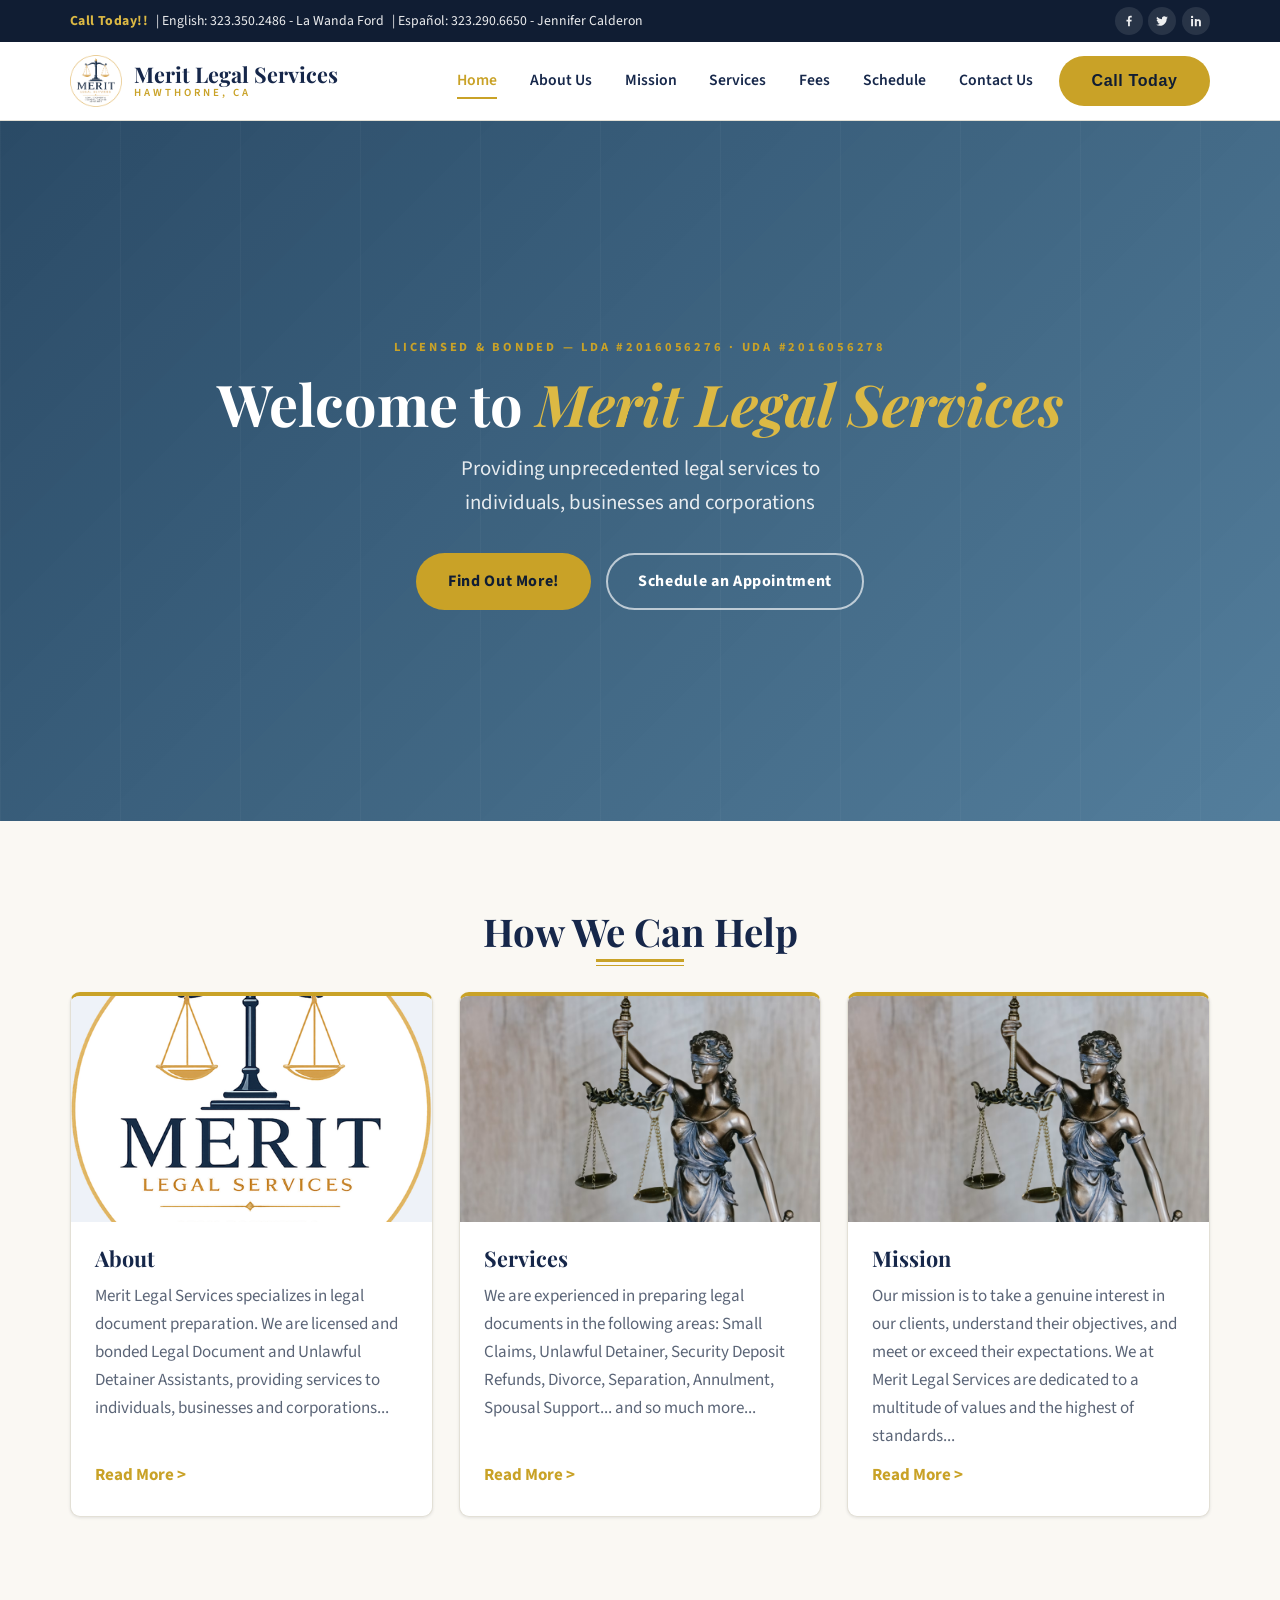
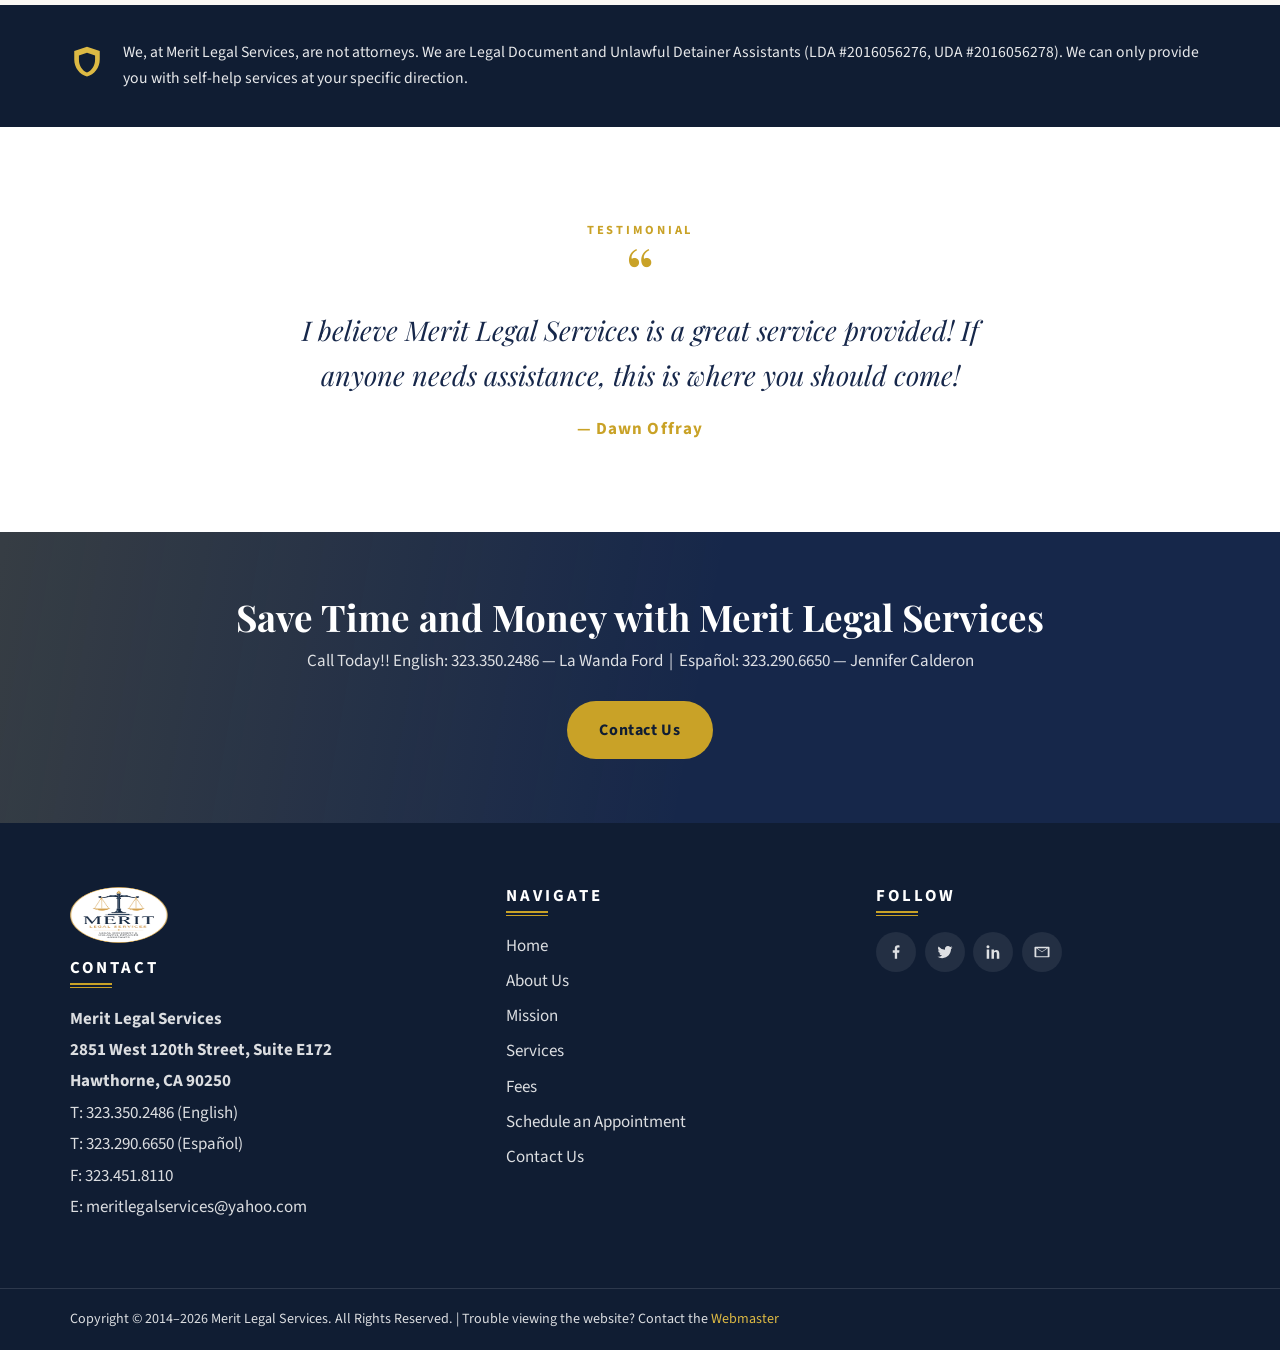
==== index.html @ 468475e6 "Add files via upload" ====
<!DOCTYPE html>
<html lang="en">
<head>
  <meta charset="UTF-8">
  <meta name="viewport" content="width=device-width, initial-scale=1.0">
  <title>Merit Legal Services | Legal Document Preparation in Hawthorne, CA</title>
  <meta name="description" content="Licensed and bonded Legal Document and Unlawful Detainer Assistants in Hawthorne, CA. Affordable legal document preparation for individuals, businesses and corporations. Call 323.350.2486.">
  <link rel="canonical" href="https://www.meritlegalservices.com/">
  <meta name="theme-color" content="#16274a">

  <!-- Open Graph / social sharing -->
  <meta property="og:type" content="website">
  <meta property="og:site_name" content="Merit Legal Services">
  <meta property="og:title" content="Merit Legal Services | Legal Document Preparation in Hawthorne, CA">
  <meta property="og:description" content="Licensed and bonded Legal Document and Unlawful Detainer Assistants in Hawthorne, CA. Affordable legal document preparation for individuals, businesses and corporations. Call 323.350.2486.">
  <meta property="og:url" content="https://www.meritlegalservices.com/">
  <meta property="og:image" content="https://www.meritlegalservices.com/assets/images/logo.png">
  <meta name="twitter:card" content="summary">
  <meta name="twitter:title" content="Merit Legal Services | Legal Document Preparation in Hawthorne, CA">
  <meta name="twitter:description" content="Licensed and bonded Legal Document and Unlawful Detainer Assistants in Hawthorne, CA. Affordable legal document preparation for individuals, businesses and corporations. Call 323.350.2486.">
  <meta name="twitter:image" content="https://www.meritlegalservices.com/assets/images/logo.png">

  <!-- Icons -->
  <link rel="icon" type="image/png" href="assets/images/favicon.png">
  <link rel="apple-touch-icon" href="assets/images/apple-touch-icon.png">

  <!-- Fonts & styles -->
  <link rel="preconnect" href="https://fonts.googleapis.com">
  <link rel="preconnect" href="https://fonts.gstatic.com" crossorigin>
  <link href="https://fonts.googleapis.com/css2?family=Playfair+Display:ital,wght@0,600;0,700;1,600&amp;family=Source+Sans+3:wght@400;600;700&amp;display=swap" rel="stylesheet">
  <link rel="stylesheet" href="css/style.css">
  <!-- Structured data: Google rich results (LegalService) -->
  <script type="application/ld+json">
  {
    "@context": "https://schema.org",
    "@type": "LegalService",
    "name": "Merit Legal Services",
    "description": "Licensed and bonded Legal Document and Unlawful Detainer Assistants (LDA #2016056276, UDA #2016056278) providing legal document preparation in Hawthorne, CA.",
    "url": "https://www.meritlegalservices.com/",
    "logo": "https://www.meritlegalservices.com/assets/images/logo.png",
    "image": "https://www.meritlegalservices.com/assets/images/coverimage.avif",
    "email": "meritlegalservices@yahoo.com",
    "telephone": "+1-323-350-2486",
    "faxNumber": "+1-323-451-8110",
    "address": {
      "@type": "PostalAddress",
      "streetAddress": "2851 West 120th Street, Suite E172",
      "addressLocality": "Hawthorne",
      "addressRegion": "CA",
      "postalCode": "90250",
      "addressCountry": "US"
    },
    "geo": {
      "@type": "GeoCoordinates",
      "latitude": 33.9243,
      "longitude": -118.3286
    },
    "founder": {
      "@type": "Person",
      "name": "La Wanda Ford"
    },
    "foundingDate": "2014",
    "areaServed": "Greater Los Angeles, CA",
    "knowsLanguage": ["en", "es"],
    "sameAs": [
      "https://www.facebook.com/meritlegalservices",
      "https://twitter.com/MeritLegalServ",
      "https://www.linkedin.com/pub/merit-legal-services-inc/91/42/250"
    ]
  }
  </script>
</head>
<body>
  <a class="skip-link" href="#main">Skip to main content</a>

  <!-- ======= Top bar ======= -->
  <div class="topbar">
    <div class="container">
      <div class="topbar-call">
        <strong>Call Today!!</strong>
        <span>| English: <a href="tel:+13233502486">323.350.2486</a> - La Wanda Ford</span>
        <span>| Espa&ntilde;ol: <a href="tel:+13232906650">323.290.6650</a> - Jennifer Calderon</span>
      </div>
      <div class="topbar-social">
        <a href="https://www.facebook.com/meritlegalservices" target="_blank" rel="noopener" aria-label="Facebook">
          <svg viewBox="0 0 24 24" aria-hidden="true"><path d="M13.5 21v-8h2.7l.4-3.2h-3.1V7.7c0-.9.3-1.6 1.7-1.6h1.5V3.2c-.3 0-1.2-.2-2.3-.2-2.4 0-4 1.4-4 4.1v2.7H7.7V13h2.7v8h3.1z"/></svg>
        </a>
        <a href="https://twitter.com/MeritLegalServ" target="_blank" rel="noopener" aria-label="Twitter">
          <svg viewBox="0 0 24 24" aria-hidden="true"><path d="M22 5.9c-.7.3-1.5.6-2.3.7.8-.5 1.5-1.3 1.8-2.3-.8.5-1.7.8-2.6 1a4.1 4.1 0 0 0-7 3.7A11.6 11.6 0 0 1 3.4 4.7a4.1 4.1 0 0 0 1.3 5.5c-.7 0-1.3-.2-1.9-.5v.1c0 2 1.4 3.6 3.3 4a4.1 4.1 0 0 1-1.8.1 4.1 4.1 0 0 0 3.8 2.8A8.2 8.2 0 0 1 2 18.4a11.6 11.6 0 0 0 6.3 1.8c7.5 0 11.7-6.3 11.7-11.7v-.5c.8-.6 1.5-1.3 2-2.1z"/></svg>
        </a>
        <a href="https://www.linkedin.com/pub/merit-legal-services-inc/91/42/250" target="_blank" rel="noopener" aria-label="LinkedIn">
          <svg viewBox="0 0 24 24" aria-hidden="true"><path d="M6.9 8.6H3.6V21h3.3V8.6zM5.3 3a2 2 0 1 0 0 4 2 2 0 0 0 0-4zM20.4 13.9c0-3.2-1.7-4.7-4-4.7-1.8 0-2.7 1-3.1 1.7V8.6H10V21h3.3v-6.5c0-1.5.7-2.4 2-2.4 1.2 0 1.8.8 1.8 2.4V21h3.3v-7.1z"/></svg>
        </a>
      </div>
    </div>
  </div>
  <!-- ======= Header / Nav ======= -->
  <header class="site-header">
    <div class="container nav-wrap">
      <a class="brand" href="index.html">
        <img src="assets/images/logo.png" alt="Merit Legal Services logo" width="49" height="50">
        <span class="brand-name">Merit Legal Services<span>Hawthorne, CA</span></span>
      </a>
      <button class="nav-toggle" aria-expanded="false" aria-controls="site-nav" aria-label="Open menu">
        <span class="bar"></span><span class="bar"></span><span class="bar"></span>
      </button>
      <nav class="main-nav" id="site-nav" aria-label="Main navigation">
        <ul>
          <li><a href="index.html" class="active" aria-current="page">Home</a></li>
          <li><a href="about-us.html">About Us</a></li>
          <li><a href="mission.html">Mission</a></li>
          <li><a href="services.html">Services</a></li>
          <li><a href="merit-legal-services.html">Fees</a></li>
          <li><a href="schedule.html">Schedule</a></li>
          <li><a href="contact-us.html">Contact Us</a></li>
          <li><button class="btn btn-gold nav-cta" data-open-modal="welcome-modal" type="button">Call Today</button></li>
        </ul>
      </nav>
    </div>
    <div class="nav-scrim" aria-hidden="true"></div>
  </header>

  <main id="main">
    <!-- ======= Hero ======= -->
    <section class="hero">
      <div class="container hero-inner">
        <p class="eyebrow reveal">Licensed &amp; Bonded &mdash; LDA #2016056276 &middot; UDA #2016056278</p>
        <h1 class="reveal">Welcome to <em>Merit Legal Services</em></h1>
        <p class="lead reveal">Providing unprecedented legal services to individuals, businesses and corporations</p>
        <div class="hero-actions reveal">
          <a class="btn btn-gold" href="about-us.html">Find Out More!</a>
          <a class="btn btn-outline" href="schedule.html">Schedule an Appointment</a>
        </div>
      </div>
    </section>

    <!-- ======= Feature cards ======= -->
    <section class="section">
      <div class="container">
        <h2 class="section-title centered reveal">How We Can Help</h2>
        <div class="card-grid">
          <article class="card reveal">
            <div class="card-media">
              <img src="assets/images/logo.png" alt="About Merit Legal Services" loading="lazy">
            </div>
            <div class="card-body">
              <h3>About</h3>
              <p>Merit Legal Services specializes in legal document preparation. We are licensed and bonded Legal Document and Unlawful Detainer Assistants, providing services to individuals, businesses and corporations...</p>
              <a class="card-link" href="about-us.html">Read More &gt;</a>
            </div>
          </article>
          <article class="card reveal">
            <div class="card-media">
              <img src="assets/images/coverimage.avif" alt="Our legal document services" loading="lazy">
            </div>
            <div class="card-body">
              <h3>Services</h3>
              <p>We are experienced in preparing legal documents in the following areas: Small Claims, Unlawful Detainer, Security Deposit Refunds, Divorce, Separation, Annulment, Spousal Support... and so much more...</p>
              <a class="card-link" href="services.html">Read More &gt;</a>
            </div>
          </article>
          <article class="card reveal">
            <div class="card-media">
              <img src="assets/images/coverimage.avif" alt="Our mission" loading="lazy">
            </div>
            <div class="card-body">
              <h3>Mission</h3>
              <p>Our mission is to take a genuine interest in our clients, understand their objectives, and meet or exceed their expectations. We at Merit Legal Services are dedicated to a multitude of values and the highest of standards...</p>
              <a class="card-link" href="mission.html">Read More &gt;</a>
            </div>
          </article>
        </div>
      </div>
    </section>

    <!-- ======= Disclaimer band ======= -->
    <section class="disclaimer">
      <div class="container reveal">
        <svg viewBox="0 0 24 24" aria-hidden="true"><path d="M12 2 3 5v6c0 5.6 3.8 10.7 9 12 5.2-1.3 9-6.4 9-12V5l-9-3zm0 4.2 5.7 1.9v3c0 4.1-2.5 7.9-5.7 9.1-3.2-1.2-5.7-5-5.7-9.1v-3L12 6.2z"/></svg>
        <p>We, at Merit Legal Services, are not attorneys. We are Legal Document and Unlawful Detainer Assistants (LDA #2016056276, UDA #2016056278). We can only provide you with self-help services at your specific direction.</p>
      </div>
    </section>

    <section class="section white">
      <div class="container">
        <div class="testimonial reveal">
          <span class="eyebrow">Testimonial</span>
          <span class="quote-mark" aria-hidden="true">&ldquo;</span>
          <blockquote>I believe Merit Legal Services is a great service provided! If anyone needs assistance, this is where you should come!</blockquote>
          <cite>&mdash; Dawn Offray</cite>
        </div>
      </div>
    </section>

    <section class="cta-band">
      <div class="container reveal">
        <h2>Save Time and Money with Merit Legal Services</h2>
        <p>Call Today!! English: 323.350.2486 &mdash; La Wanda Ford &nbsp;|&nbsp; Espa&ntilde;ol: 323.290.6650 &mdash; Jennifer Calderon</p>
        <a class="btn btn-gold" href="contact-us.html">Contact Us</a>
      </div>
    </section>
  </main>

  <!-- ======= Footer ======= -->
  <footer class="site-footer">
    <div class="container footer-main">
      <div class="footer-brand">
        <img src="assets/images/logo.png" alt="Merit Legal Services logo" loading="lazy" width="98" height="100">
        <h3>Contact</h3>
        <address>
          <strong>Merit Legal Services<br>
          2851 West 120th Street, Suite E172<br>
          Hawthorne, CA 90250</strong><br>
          T: <a href="tel:+13233502486">323.350.2486</a> (English)<br>
          T: <a href="tel:+13232906650">323.290.6650</a> (Espa&ntilde;ol)<br>
          F: 323.451.8110<br>
          E: <a href="mailto:meritlegalservices@yahoo.com">meritlegalservices@yahoo.com</a>
        </address>
      </div>
      <div class="footer-nav">
        <h3>Navigate</h3>
        <ul>
          <li><a href="index.html">Home</a></li>
          <li><a href="about-us.html">About Us</a></li>
          <li><a href="mission.html">Mission</a></li>
          <li><a href="services.html">Services</a></li>
          <li><a href="merit-legal-services.html">Fees</a></li>
          <li><a href="schedule.html">Schedule an Appointment</a></li>
          <li><a href="contact-us.html">Contact Us</a></li>
        </ul>
      </div>
      <div>
        <h3>Follow</h3>
        <div class="footer-social">
          <a href="https://www.facebook.com/meritlegalservices" target="_blank" rel="noopener" aria-label="Facebook">
            <svg viewBox="0 0 24 24" aria-hidden="true"><path d="M13.5 21v-8h2.7l.4-3.2h-3.1V7.7c0-.9.3-1.6 1.7-1.6h1.5V3.2c-.3 0-1.2-.2-2.3-.2-2.4 0-4 1.4-4 4.1v2.7H7.7V13h2.7v8h3.1z"/></svg>
          </a>
          <a href="https://twitter.com/MeritLegalServ" target="_blank" rel="noopener" aria-label="Twitter">
            <svg viewBox="0 0 24 24" aria-hidden="true"><path d="M22 5.9c-.7.3-1.5.6-2.3.7.8-.5 1.5-1.3 1.8-2.3-.8.5-1.7.8-2.6 1a4.1 4.1 0 0 0-7 3.7A11.6 11.6 0 0 1 3.4 4.7a4.1 4.1 0 0 0 1.3 5.5c-.7 0-1.3-.2-1.9-.5v.1c0 2 1.4 3.6 3.3 4a4.1 4.1 0 0 1-1.8.1 4.1 4.1 0 0 0 3.8 2.8A8.2 8.2 0 0 1 2 18.4a11.6 11.6 0 0 0 6.3 1.8c7.5 0 11.7-6.3 11.7-11.7v-.5c.8-.6 1.5-1.3 2-2.1z"/></svg>
          </a>
          <a href="https://www.linkedin.com/pub/merit-legal-services-inc/91/42/250" target="_blank" rel="noopener" aria-label="LinkedIn">
            <svg viewBox="0 0 24 24" aria-hidden="true"><path d="M6.9 8.6H3.6V21h3.3V8.6zM5.3 3a2 2 0 1 0 0 4 2 2 0 0 0 0-4zM20.4 13.9c0-3.2-1.7-4.7-4-4.7-1.8 0-2.7 1-3.1 1.7V8.6H10V21h3.3v-6.5c0-1.5.7-2.4 2-2.4 1.2 0 1.8.8 1.8 2.4V21h3.3v-7.1z"/></svg>
          </a>
          <a href="mailto:meritlegalservices@yahoo.com" aria-label="Email">
            <svg viewBox="0 0 24 24" aria-hidden="true"><path d="M3 5h18a1 1 0 0 1 1 1v12a1 1 0 0 1-1 1H3a1 1 0 0 1-1-1V6a1 1 0 0 1 1-1zm9 7.3L4.4 7v10.6h15.2V7L12 12.3zM5.6 7l6.4 4.4L18.4 7H5.6z"/></svg>
          </a>
        </div>
      </div>
    </div>
    <div class="footer-bottom">
      <div class="container">
        <p>Copyright &copy; 2014&ndash;<span data-current-year>2026</span> Merit Legal Services. All Rights Reserved. |
           Trouble viewing the website? Contact the <a href="mailto:meritlegalservices.webmaster@gmail.com">Webmaster</a></p>
      </div>
    </div>
  </footer>
  <!-- ======= Call Today pop-up ======= -->
  <div class="modal-overlay" id="welcome-modal" role="dialog" aria-modal="true" aria-labelledby="welcome-title" aria-hidden="true">
    <div class="modal">
      <button class="modal-close" data-close-modal type="button" aria-label="Close">&times;</button>
      <span class="eyebrow">Call Today!!</span>
      <h2 id="welcome-title">Speak With Us Now</h2>
      <p>Providing unprecedented legal services to individuals, businesses and corporations.</p>
      <ul class="modal-phones">
        <li><a href="tel:+13233502486">323.350.2486</a><small>English &mdash; La Wanda Ford</small></li>
        <li><a href="tel:+13232906650">323.290.6650</a><small>Espa&ntilde;ol &mdash; Jennifer Calderon</small></li>
      </ul>
      <div class="modal-actions">
        <a class="btn btn-navy" href="schedule.html">Schedule an Appointment</a>
        <button class="btn btn-gold" data-close-modal type="button">Close</button>
      </div>
    </div>
  </div>
  <button class="back-to-top" type="button" aria-label="Back to top">&uarr;</button>

  <script src="js/script.js"></script>
</body>
</html>
---- css/style.css ----
/* ==========================================================================
   Merit Legal Services — Modern Responsive Stylesheet
   Palette lives in :root — adjust the variables below to fine-tune
   the brand colors in one place.
   ========================================================================== */

:root {
  /* Brand palette */
  --navy-900: #101d33;   /* darkest navy — footer, hero overlay */
  --navy-800: #16274a;   /* primary navy — header, headings */
  --navy-700: #1f3560;   /* hover navy */
  --gold-500: #c9a227;   /* brand gold — accents, buttons */
  --gold-400: #dcb944;   /* gold hover */
  --ivory:    #faf8f3;   /* page background */
  --white:    #ffffff;
  --ink:      #2e3646;   /* body text */
  --ink-soft: #5b6577;   /* secondary text */
  --line:     #e3e0d6;   /* hairline borders */
  --blue-tint:#eef2f8;   /* soft panel background */

  /* Type */
  --font-display: "Playfair Display", Georgia, "Times New Roman", serif;
  --font-body: "Source Sans 3", "Segoe UI", Tahoma, Arial, sans-serif;

  /* Layout */
  --container: 1140px;
  --radius: 10px;
  --shadow-sm: 0 1px 3px rgba(16, 29, 51, 0.10);
  --shadow-md: 0 10px 30px rgba(16, 29, 51, 0.12);
  --shadow-lg: 0 24px 60px rgba(16, 29, 51, 0.22);
  --topbar-h: 42px;
  --header-h: 78px;
}

/* ---------- Reset & base ---------- */
*, *::before, *::after { box-sizing: border-box; margin: 0; padding: 0; }

html { scroll-behavior: smooth; }

body {
  font-family: var(--font-body);
  font-size: 1.0625rem;
  line-height: 1.65;
  color: var(--ink);
  background: var(--ivory);
  -webkit-font-smoothing: antialiased;
}

img { max-width: 100%; display: block; }

a { color: var(--navy-800); text-decoration: none; transition: color .2s ease; }
a:hover { color: var(--gold-500); }

:focus-visible {
  outline: 3px solid var(--gold-500);
  outline-offset: 2px;
  border-radius: 3px;
}

.container {
  width: min(100% - 2.5rem, var(--container));
  margin-inline: auto;
}

.skip-link {
  position: absolute; left: -9999px; top: 0;
  background: var(--gold-500); color: var(--navy-900);
  padding: .6rem 1rem; font-weight: 700; z-index: 200;
}
.skip-link:focus { left: 0; }

/* ---------- Typography ---------- */
h1, h2, h3 { font-family: var(--font-display); color: var(--navy-800); line-height: 1.15; }

.eyebrow {
  display: inline-block;
  font-size: .78rem;
  font-weight: 700;
  letter-spacing: .22em;
  text-transform: uppercase;
  color: var(--gold-500);
  margin-bottom: .75rem;
}

/* Signature "ledger rule" — double gold rule under section headings,
   echoing the ruled lines of a legal document */
.section-title {
  font-size: clamp(1.7rem, 3.5vw, 2.4rem);
  padding-bottom: .8rem;
  position: relative;
  margin-bottom: 1.6rem;
}
.section-title::after {
  content: "";
  position: absolute;
  left: 0; bottom: 0;
  width: 88px; height: 7px;
  border-top: 3px solid var(--gold-500);
  border-bottom: 1px solid var(--gold-500);
}
.section-title.centered { text-align: center; }
.section-title.centered::after { left: 50%; transform: translateX(-50%); }

/* ---------- Buttons ---------- */
.btn {
  display: inline-block;
  font-weight: 700;
  letter-spacing: .04em;
  padding: .85rem 1.9rem;
  border-radius: 999px;
  border: 2px solid transparent;
  cursor: pointer;
  transition: background .2s ease, color .2s ease, transform .15s ease, box-shadow .2s ease;
  font-size: 1rem;
}
.btn:active { transform: translateY(1px); }

.btn-gold {
  background: var(--gold-500);
  color: var(--navy-900);
}
.btn-gold:hover { background: var(--gold-400); color: var(--navy-900); box-shadow: var(--shadow-md); }

.btn-outline {
  background: transparent;
  color: var(--white);
  border-color: rgba(255,255,255,.65);
}
.btn-outline:hover { background: var(--white); color: var(--navy-800); }

.btn-navy {
  background: var(--navy-800);
  color: var(--white);
}
.btn-navy:hover { background: var(--navy-700); color: var(--white); box-shadow: var(--shadow-md); }

/* ---------- Top bar ---------- */
.topbar {
  background: var(--navy-900);
  color: rgba(255,255,255,.92);
  font-size: .86rem;
  min-height: var(--topbar-h);
  display: flex;
  align-items: center;
  position: relative;
  z-index: 60;
}
.topbar .container {
  display: flex;
  align-items: center;
  justify-content: space-between;
  gap: 1rem;
  flex-wrap: wrap;
  padding-block: .3rem;
}
.topbar-call { display: flex; align-items: center; gap: .5rem; flex-wrap: wrap; }
.topbar-call strong { color: var(--gold-400); letter-spacing: .03em; }
.topbar a { color: rgba(255,255,255,.92); }
.topbar a:hover { color: var(--gold-400); }
.topbar-social { display: flex; align-items: center; gap: .35rem; }
.topbar-social a {
  display: inline-flex; align-items: center; justify-content: center;
  width: 28px; height: 28px; border-radius: 50%;
  background: rgba(255,255,255,.10);
  transition: background .2s ease, transform .2s ease;
}
.topbar-social a:hover { background: var(--gold-500); color: var(--navy-900); transform: translateY(-2px); }
.topbar-social svg { width: 14px; height: 14px; fill: currentColor; }

/* ---------- Header / navigation ---------- */
.site-header {
  position: sticky;
  top: 0;
  z-index: 50;
  background: var(--white);
  border-bottom: 1px solid var(--line);
  transition: box-shadow .25s ease;
}
.site-header.is-scrolled { box-shadow: var(--shadow-md); }

.nav-wrap {
  display: flex;
  align-items: center;
  justify-content: space-between;
  min-height: var(--header-h);
  gap: 1rem;
}

.brand {
  display: flex;
  align-items: center;
  gap: .75rem;
}
.brand img { height: 52px; width: auto; }
.brand-name {
  font-family: var(--font-display);
  font-weight: 700;
  font-size: 1.35rem;
  color: var(--navy-800);
  line-height: 1.1;
}
.brand-name span { display: block; font-family: var(--font-body); font-size: .68rem; font-weight: 600; letter-spacing: .28em; text-transform: uppercase; color: var(--gold-500); }

.main-nav ul {
  list-style: none;
  display: flex;
  align-items: center;
  gap: .25rem;
}
.main-nav a {
  display: block;
  padding: .55rem .9rem;
  font-weight: 600;
  font-size: .98rem;
  border-radius: 6px;
  color: var(--navy-800);
}
.main-nav a:hover { background: var(--blue-tint); color: var(--navy-800); }
.main-nav a.active {
  color: var(--gold-500);
  position: relative;
}
.main-nav a.active::after {
  content: "";
  position: absolute;
  left: .9rem; right: .9rem; bottom: .25rem;
  height: 2px;
  background: var(--gold-500);
}
.nav-cta { margin-left: .5rem; }

.nav-toggle {
  display: none;
  background: none;
  border: 0;
  cursor: pointer;
  padding: .5rem;
}
.nav-toggle .bar {
  display: block;
  width: 26px; height: 3px;
  background: var(--navy-800);
  border-radius: 2px;
  margin: 5px 0;
  transition: transform .25s ease, opacity .25s ease;
}
.nav-toggle[aria-expanded="true"] .bar:nth-child(1) { transform: translateY(8px) rotate(45deg); }
.nav-toggle[aria-expanded="true"] .bar:nth-child(2) { opacity: 0; }
.nav-toggle[aria-expanded="true"] .bar:nth-child(3) { transform: translateY(-8px) rotate(-45deg); }

/* ---------- Hero ---------- */
.hero {
background:linear-gradient(135deg,rgba(24,60,90,.92),rgba(47,99,137,.82)),
url('https://images.unsplash.com/photo-1589829545856-d10d557cf95f?auto=format&fit=crop&w=1800&q=80') center/cover;
min-height:560px;
color:#fff;
display:grid;
place-items:center;
text-align:center;
padding:6rem 5%;
}

/*.hero {
  position: relative;
  color: var(--white);
  background:
    linear-gradient(rgba(16,29,51,.82), rgba(22,39,74,.88)),
    radial-gradient(1200px 500px at 80% -10%, rgba(201,162,39,.35),transparent 60%), 
    var(--navy-800), url("https://raw.githubusercontent.com/mikevignery/meritlegalservices_v2/refs/heads/main/coverimage.avif");
  overflow: hidden;
}*/
.hero::before {
  content: "";
  position: absolute; inset: 0;
  background-image: repeating-linear-gradient(90deg, rgba(255,255,255,.03) 0 1px, transparent 1px 120px);
  pointer-events: none;
}
.hero-inner {
  padding: clamp(4rem, 9vw, 7.5rem) 0;
  text-align: center;
  position: relative;
}
.hero h1 {
  color: var(--white);
  font-size: clamp(2.1rem, 5vw, 3.6rem);
  margin-bottom: 1rem;
}
.hero h1 em { font-style: italic; color: var(--gold-400); }
.hero p.lead {
  font-size: clamp(1.05rem, 2vw, 1.3rem);
  color: rgba(255,255,255,.88);
  max-width: 46ch;
  margin: 0 auto 2rem;
}
.hero-actions { display: flex; gap: .9rem; justify-content: center; flex-wrap: wrap; }

/* Page hero (interior pages) */
.page-hero {
  background:
    linear-gradient(rgba(16,29,51,.85), rgba(22,39,74,.9)),
    var(--navy-800);
  color: var(--white);
  padding: clamp(2.6rem, 6vw, 4.2rem) 0;
  text-align: center;
}
.page-hero h1 { color: var(--white); font-size: clamp(1.9rem, 4vw, 2.9rem); }
.page-hero .crumb { color: var(--gold-400); font-size: .85rem; letter-spacing: .2em; text-transform: uppercase; font-weight: 700; }

/* ---------- Sections ---------- */
.section { padding: clamp(3rem, 7vw, 5.5rem) 0; }
.section.tinted { background: var(--blue-tint); }
.section.white { background: var(--white); }

/* Home feature cards */
.card-grid {
  display: grid;
  grid-template-columns: repeat(auto-fit, minmax(280px, 1fr));
  gap: 1.6rem;
}
.card {
  background: var(--white);
  border: 1px solid var(--line);
  border-top: 4px solid var(--gold-500);
  border-radius: var(--radius);
  overflow: hidden;
  box-shadow: var(--shadow-sm);
  display: flex;
  flex-direction: column;
  transition: transform .25s ease, box-shadow .25s ease;
}
.card:hover { transform: translateY(-6px); box-shadow: var(--shadow-md); }
.card-media { aspect-ratio: 16 / 10; overflow: hidden; background: var(--blue-tint); }
.card-media img { width: 100%; height: 100%; object-fit: cover; transition: transform .4s ease; }
.card:hover .card-media img { transform: scale(1.05); }
.card-body { padding: 1.5rem 1.5rem 1.7rem; display: flex; flex-direction: column; gap: .7rem; flex: 1; }
.card-body h3 { font-size: 1.35rem; }
.card-body p { color: var(--ink-soft); flex: 1; }
.card-link { font-weight: 700; color: var(--gold-500); align-self: flex-start; }
.card-link:hover { color: var(--navy-800); }

/* Two-column content (image + text) */
.split {
  display: grid;
  grid-template-columns: 1.1fr .9fr;
  gap: clamp(1.8rem, 4vw, 3.5rem);
  align-items: start;
}
.split.reverse { grid-template-columns: .9fr 1.1fr; }
.split-media img {
  border-radius: var(--radius);
  box-shadow: var(--shadow-md);
  width: 100%;
}
.split-media { position: sticky; top: calc(var(--header-h) + 1.5rem); }

.content p + p { margin-top: 1rem; }
.content strong { color: var(--navy-800); }

/* Services list */
.service-list {
  display: grid;
  grid-template-columns: repeat(auto-fit, minmax(240px, 1fr));
  gap: .5rem 2rem;
  list-style: none;
  margin-top: 1.2rem;
}
.service-list li {
  position: relative;
  padding: .5rem 0 .5rem 1.7rem;
  /*border-bottom: 1px dashed var(--line);*/
  font-weight: 600;
  color: var(--navy-800);
}
.service-list li::before {
  content: "";
  position: absolute;
  left: 0; top: .95rem;
  width: 10px; height: 10px;
  background: var(--gold-500);
  transform: rotate(45deg);
}

/* Areas of law chips */
.chip-list { display: flex; flex-wrap: wrap; gap: .5rem; margin-top: 1.2rem; list-style: none; }
.chip-list li {
  background: var(--white);
  border: 1px solid var(--line);
  border-radius: 999px;
  padding: .35rem .9rem;
  font-size: .9rem;
  font-weight: 600;
  color: var(--navy-800);
}

/* Disclaimer band */
.disclaimer {
  background: var(--navy-900);
  color: rgba(255,255,255,.9);
  padding: 2.2rem 0;
}
.disclaimer .container {
  display: flex;
  gap: 1.2rem;
  align-items: flex-start;
}
.disclaimer svg { flex: 0 0 34px; width: 34px; height: 34px; fill: var(--gold-400); margin-top: .2rem; }
.disclaimer p { font-size: .98rem; max-width: 385ch; }

/* Testimonial */
.testimonial {
  text-align: center;
  max-width: 760px;
  margin-inline: auto;
}
.testimonial .quote-mark {
  font-family: var(--font-display);
  font-size: 4.5rem;
  line-height: .5;
  color: var(--gold-500);
  display: block;
  margin-bottom: 1.2rem;
}
.testimonial blockquote {
  font-family: var(--font-display);
  font-size: clamp(1.25rem, 2.6vw, 1.7rem);
  font-style: italic;
  color: var(--navy-800);
  margin-bottom: 1.1rem;
}
.testimonial cite { font-style: normal; font-weight: 700; color: var(--gold-500); letter-spacing: .06em; }

/* ---------- Fees table ---------- */
.fees-note {
  background: #fdf6e0;
  border: 1px solid var(--gold-500);
  border-radius: var(--radius);
  padding: 1rem 1.3rem;
  font-weight: 600;
  color: var(--navy-800);
  margin-top: 1.6rem;
  text-align: center;
}
.fees-table-wrap { overflow-x: auto; border-radius: var(--radius); box-shadow: var(--shadow-sm); }
.fees-table {
  width: 100%;
  border-collapse: collapse;
  background: var(--white);
  min-width: 620px;
}
.fees-table th {
  background: var(--navy-800);
  color: var(--white);
  font-family: var(--font-display);
  font-size: 1.1rem;
  letter-spacing: .06em;
  text-align: left;
  padding: 1rem 1.4rem;
}
.fees-table th:last-child { border-left: 3px solid var(--gold-500); }
.fees-table td {
  padding: 1rem 1.4rem;
  border-bottom: 1px solid var(--line);
  vertical-align: top;
}
.fees-table tbody tr:nth-child(even) { background: var(--blue-tint); }
.fees-table tbody tr:hover { background: #f5efdb; }
.fees-table td:first-child { font-weight: 700; color: var(--navy-800); width: 46%; }
.fees-table td small { display: block; font-weight: 400; color: var(--ink-soft); margin-top: .15rem; }

/* ---------- Contact page ---------- */
.contact-grid {
  display: grid;
  grid-template-columns: 1.05fr .95fr;
  gap: clamp(1.8rem, 4vw, 3rem);
  align-items: start;
}

.form-card {
  background: var(--white);
  border: 1px solid var(--line);
  border-top: 4px solid var(--gold-500);
  border-radius: var(--radius);
  box-shadow: var(--shadow-sm);
  padding: clamp(1.4rem, 3vw, 2.2rem);
}
.form-card .required-note { font-size: .85rem; color: var(--ink-soft); margin-bottom: 1.2rem; }

.form-row { display: grid; grid-template-columns: 1fr 1fr; gap: 1rem; }
.form-group { margin-bottom: 1.1rem; }
.form-group label {
  display: block;
  font-weight: 700;
  font-size: .92rem;
  color: var(--navy-800);
  margin-bottom: .35rem;
}
.form-group label .req { color: #b3261e; }
.form-group input,
.form-group select,
.form-group textarea {
  width: 100%;
  font: inherit;
  padding: .7rem .85rem;
  border: 1.5px solid var(--line);
  border-radius: 8px;
  background: var(--ivory);
  transition: border-color .2s ease, box-shadow .2s ease, background .2s ease;
}
.form-group input:focus,
.form-group select:focus,
.form-group textarea:focus {
  outline: none;
  border-color: var(--gold-500);
  background: var(--white);
  box-shadow: 0 0 0 3px rgba(201,162,39,.2);
}
.form-group textarea { min-height: 140px; resize: vertical; }
.form-group .error-msg { display: none; color: #b3261e; font-size: .84rem; margin-top: .3rem; font-weight: 600; }
.form-group.has-error input,
.form-group.has-error select,
.form-group.has-error textarea { border-color: #b3261e; }
.form-group.has-error .error-msg { display: block; }

.info-card {
  background: var(--navy-800);
  color: rgba(255,255,255,.92);
  border-radius: var(--radius);
  padding: clamp(1.4rem, 3vw, 2.2rem);
  box-shadow: var(--shadow-md);
}
.info-card h2 { color: var(--white); font-size: 1.5rem; margin-bottom: 1.1rem; }
.info-card address { font-style: normal; line-height: 1.8; margin-bottom: 1.1rem; }
.info-card ul { list-style: none; display: grid; gap: .55rem; }
.info-card li { display: flex; gap: .65rem; align-items: baseline; }
.info-card li b { color: var(--gold-400); min-width: 1.4rem; }
.info-card a { color: var(--white); text-decoration: underline; text-underline-offset: 3px; }
.info-card a:hover { color: var(--gold-400); }

.map-frame {
  margin-top: 1.6rem;
  border-radius: var(--radius);
  overflow: hidden;
  box-shadow: var(--shadow-sm);
  border: 1px solid var(--line);
}
.map-frame iframe { display: block; width: 100%; height: 300px; border: 0; }

/* ---------- CTA band ---------- */
.cta-band {
  background:
    linear-gradient(100deg, rgba(201,162,39,.18), transparent 55%),
    var(--navy-800);
  color: var(--white);
  text-align: center;
  padding: clamp(2.6rem, 6vw, 4rem) 0;
}
.cta-band h2 { color: var(--white); font-size: clamp(1.6rem, 3.4vw, 2.3rem); margin-bottom: .6rem; }
.cta-band p { color: rgba(255,255,255,.85); margin-bottom: 1.6rem; }

/* ---------- Footer ---------- */
.site-footer {
  background: var(--navy-900);
  color: rgba(255,255,255,.85);
}
.footer-main {
  display: grid;
  grid-template-columns: 1.2fr 1fr 1fr;
  gap: 2.2rem;
  padding: clamp(2.6rem, 6vw, 4rem) 0;
}
.footer-main h3 {
  color: var(--white);
  font-size: 1.05rem;
  letter-spacing: .18em;
  text-transform: uppercase;
  font-family: var(--font-body);
  font-weight: 700;
  padding-bottom: .6rem;
  margin-bottom: 1rem;
  position: relative;
}
.footer-main h3::after {
  content: "";
  position: absolute; left: 0; bottom: 0;
  width: 42px; height: 5px;
  border-top: 2px solid var(--gold-500);
  border-bottom: 1px solid var(--gold-500);
}
.footer-brand img { height: 56px; margin-bottom: 1rem; }
.footer-main address { font-style: normal; line-height: 1.85; }
.footer-main a { color: rgba(255,255,255,.85); }
.footer-main a:hover { color: var(--gold-400); }
.footer-social { display: flex; gap: .55rem; margin-top: .4rem; }
.footer-social a {
  display: inline-flex; align-items: center; justify-content: center;
  width: 40px; height: 40px; border-radius: 50%;
  background: rgba(255,255,255,.08);
  transition: background .2s ease, transform .2s ease;
}
.footer-social a:hover { background: var(--gold-500); color: var(--navy-900); transform: translateY(0/*-3*/px); }
.footer-social svg { width: 18px; height: 18px; fill: currentColor; }
.footer-nav ul { list-style: none; display: grid; gap: .45rem; }

.footer-bottom {
  border-top: 1px solid rgba(255,255,255,.12);
  padding: 1.2rem 0;
  font-size: .88rem;
}
.footer-bottom .container {
  display: flex;
  align-items: center;
  justify-content: space-between;
  gap: 1rem;
  flex-wrap: wrap;
}
.footer-bottom a { color: var(--gold-400); }
.footer-bottom a:hover { color: var(--white); }
.webmaster-credit { display: inline-flex; align-items: center; gap: .6rem; }
.webmaster-credit img { height: 34px; width: auto; }

/* ---------- Modal / pop-up ---------- */
.modal-overlay {
  position: fixed;
  inset: 0;
  background: rgba(16,29,51,.66);
  backdrop-filter: blur(3px);
  display: flex;
  align-items: center;
  justify-content: center;
  padding: 1.2rem;
  z-index: 100;
  opacity: 0;
  visibility: hidden;
  transition: opacity .25s ease, visibility .25s ease;
}
.modal-overlay.is-open { opacity: 1; visibility: visible; }

.modal {
  background: var(--white);
  border-radius: var(--radius);
  border-top: 5px solid var(--gold-500);
  box-shadow: var(--shadow-lg);
  max-width: 480px;
  width: 100%;
  padding: 2rem 2rem 2.2rem;
  position: relative;
  transform: translateY(18px) scale(.97);
  transition: transform .25s ease;
}
.modal-overlay.is-open .modal { transform: translateY(0) scale(1); }

.modal h2 { font-size: 1.55rem; margin-bottom: .6rem; }
.modal p { color: var(--ink-soft); margin-bottom: 1rem; }
.modal .modal-phones { list-style: none; display: grid; gap: .5rem; margin-bottom: 1.4rem; }
.modal .modal-phones li { font-weight: 700; color: var(--navy-800); }
.modal .modal-phones a { color: var(--gold-500); font-size: 1.15rem; }
.modal .modal-phones small { display: block; font-weight: 400; color: var(--ink-soft); }
.modal-actions { display: flex; gap: .8rem; flex-wrap: wrap; }

.modal-close {
  position: absolute;
  top: .7rem; right: .7rem;
  width: 38px; height: 38px;
  border: 0; border-radius: 50%;
  background: var(--blue-tint);
  color: var(--navy-800);
  font-size: 1.25rem;
  line-height: 1;
  cursor: pointer;
  transition: background .2s ease, color .2s ease;
}
.modal-close:hover { background: var(--gold-500); color: var(--navy-900); }

.modal.success-modal { text-align: center; }
.modal .success-icon {
  width: 64px; height: 64px;
  margin: 0 auto 1rem;
  border-radius: 50%;
  background: rgba(201,162,39,.15);
  display: flex; align-items: center; justify-content: center;
}
.modal .success-icon svg { width: 32px; height: 32px; fill: var(--gold-500); }

/* ---------- Back to top ---------- */
.back-to-top {
  position: fixed;
  right: 1.2rem; bottom: 1.2rem;
  width: 46px; height: 46px;
  border: 0; border-radius: 50%;
  background: var(--navy-800);
  color: var(--white);
  font-size: 1.2rem;
  cursor: pointer;
  box-shadow: var(--shadow-md);
  opacity: 0;
  visibility: hidden;
  transform: translateY(10px);
  transition: opacity .25s ease, visibility .25s ease, transform .25s ease, background .2s ease;
  z-index: 40;
}
.back-to-top.is-visible { opacity: 1; visibility: visible; transform: translateY(0); }
.back-to-top:hover { background: var(--gold-500); color: var(--navy-900); }

/* ---------- Scroll reveal ---------- */
.reveal {
  opacity: 0;
  transform: translateY(24px);
  transition: opacity .6s ease, transform .6s ease;
}
.reveal.is-visible { opacity: 1; transform: translateY(0); }

@media (prefers-reduced-motion: reduce) {
  html { scroll-behavior: auto; }
  *, *::before, *::after { transition-duration: .01ms !important; animation-duration: .01ms !important; }
  .reveal { opacity: 1; transform: none; }
}

/* ---------- Responsive ---------- */
@media (max-width: 980px) {
  .split, .split.reverse { grid-template-columns: 1fr; }
  .split-media { position: static; order: -1; }
  .contact-grid { grid-template-columns: 1fr; }
  .footer-main { grid-template-columns: 1fr 1fr; }
}

@media (max-width: 820px) {
  .nav-toggle { display: block; }
  .main-nav {
    position: fixed;
    top: 0; right: 0; bottom: 0;
    width: min(320px, 85vw);
    background: var(--navy-900);
    padding: calc(var(--header-h) + 1.5rem) 1.6rem 2rem;
    transform: translateX(100%);
    transition: transform .3s ease;
    z-index: 55;
    overflow-y: auto;
  }
  .main-nav.is-open { transform: translateX(0); box-shadow: var(--shadow-lg); }
  .main-nav ul { flex-direction: column; align-items: stretch; gap: .3rem; }
  .main-nav a { color: var(--white); padding: .8rem 1rem; font-size: 1.05rem; }
  .main-nav a:hover { background: rgba(255,255,255,.08); color: var(--gold-400); }
  .main-nav a.active::after { left: 1rem; right: auto; width: 34px; }
  .nav-cta { margin: .8rem 0 0; }
  .nav-toggle { position: relative; z-index: 60; }
  body.nav-open { overflow: hidden; }
  .nav-scrim {
    position: fixed; inset: 0;
    background: rgba(16,29,51,.5);
    opacity: 0; visibility: hidden;
    transition: opacity .3s ease, visibility .3s ease;
    z-index: 52;
  }
  body.nav-open .nav-scrim { opacity: 1; visibility: visible; }
}

@media (max-width: 640px) {
  .topbar .container { justify-content: center; text-align: center; }
  .form-row { grid-template-columns: 1fr; }
  .footer-main { grid-template-columns: 1fr; }
  .footer-bottom .container { justify-content: center; text-align: center; }
  .hero-actions .btn { width: 100%; }
}


/* ---------- Not-found page ---------- */
.notfound {
  min-height: 55vh;
  display: grid;
  place-content: center;
  text-align: center;
  gap: .6rem;
  padding: 4rem 0;
}
.notfound h1 { font-size: clamp(2rem, 6vw, 3.4rem); }
.notfound .btn { margin-top: 1rem; justify-self: center; }
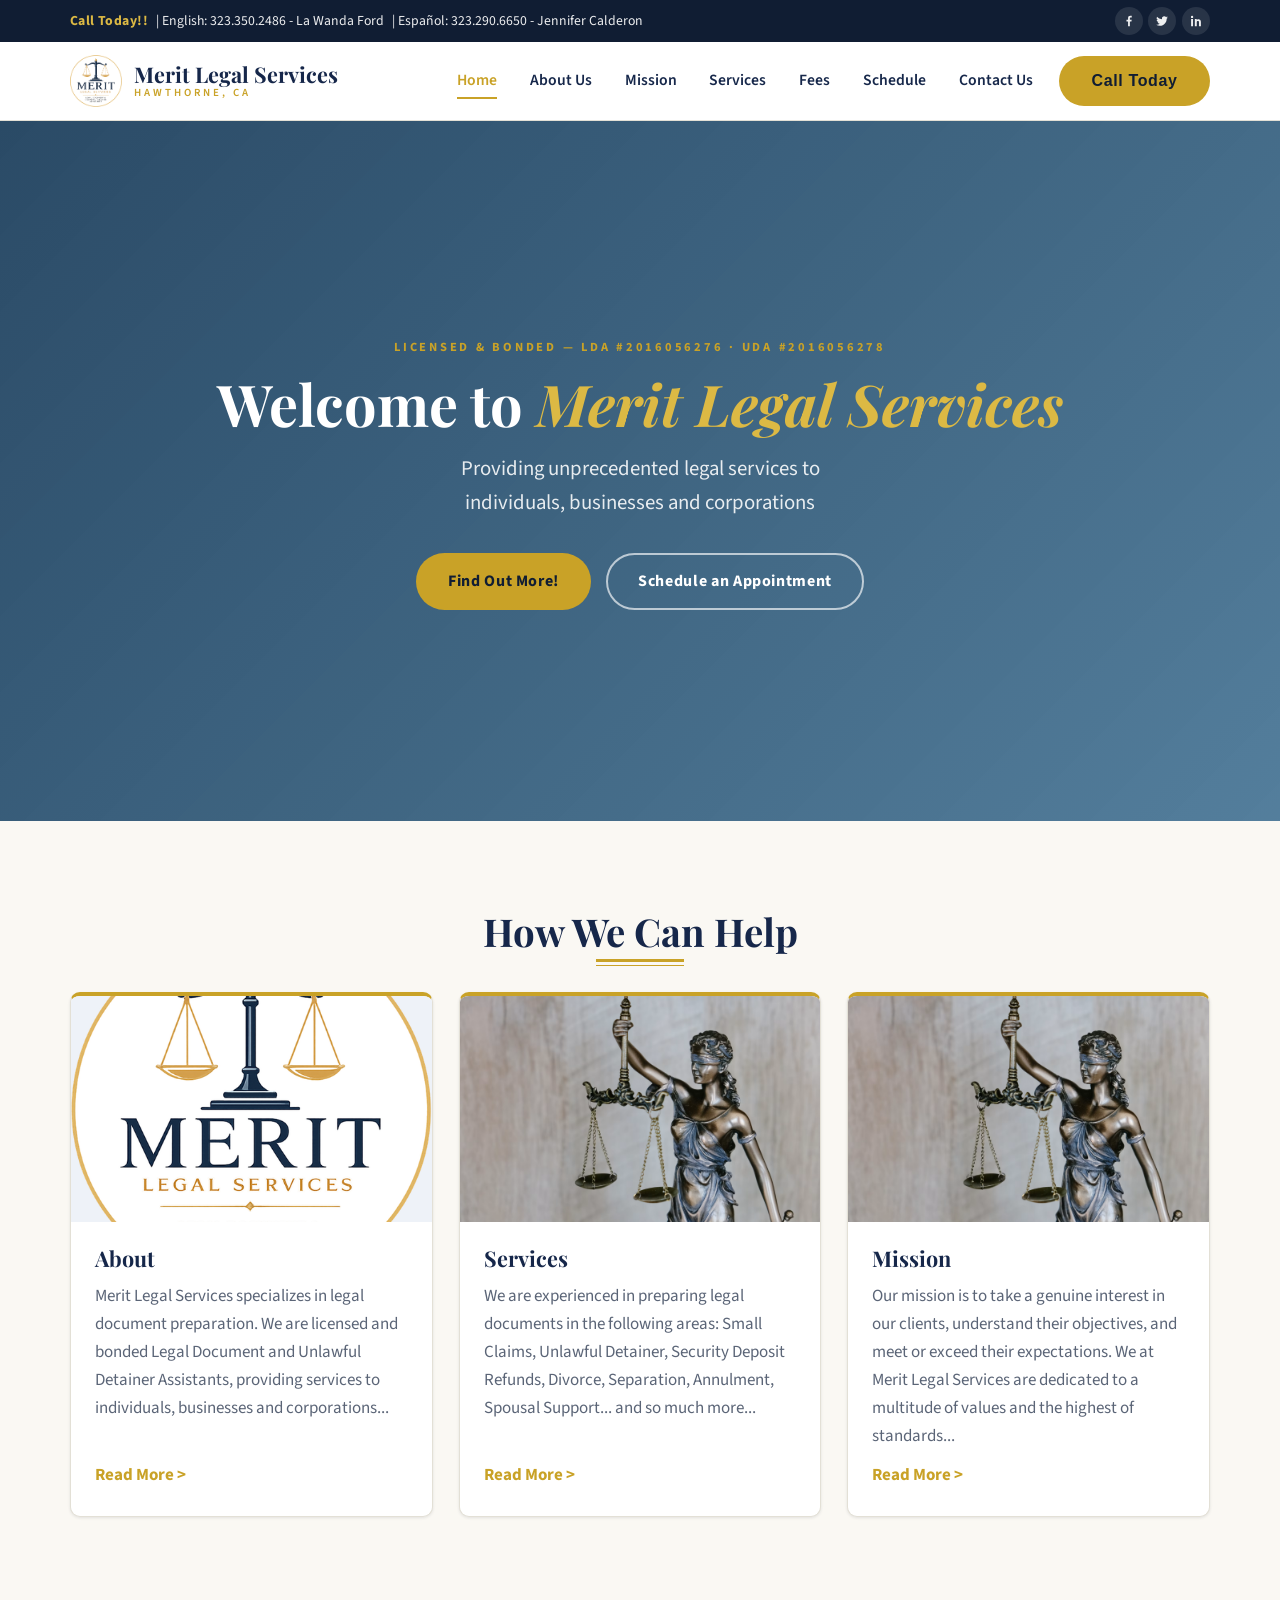
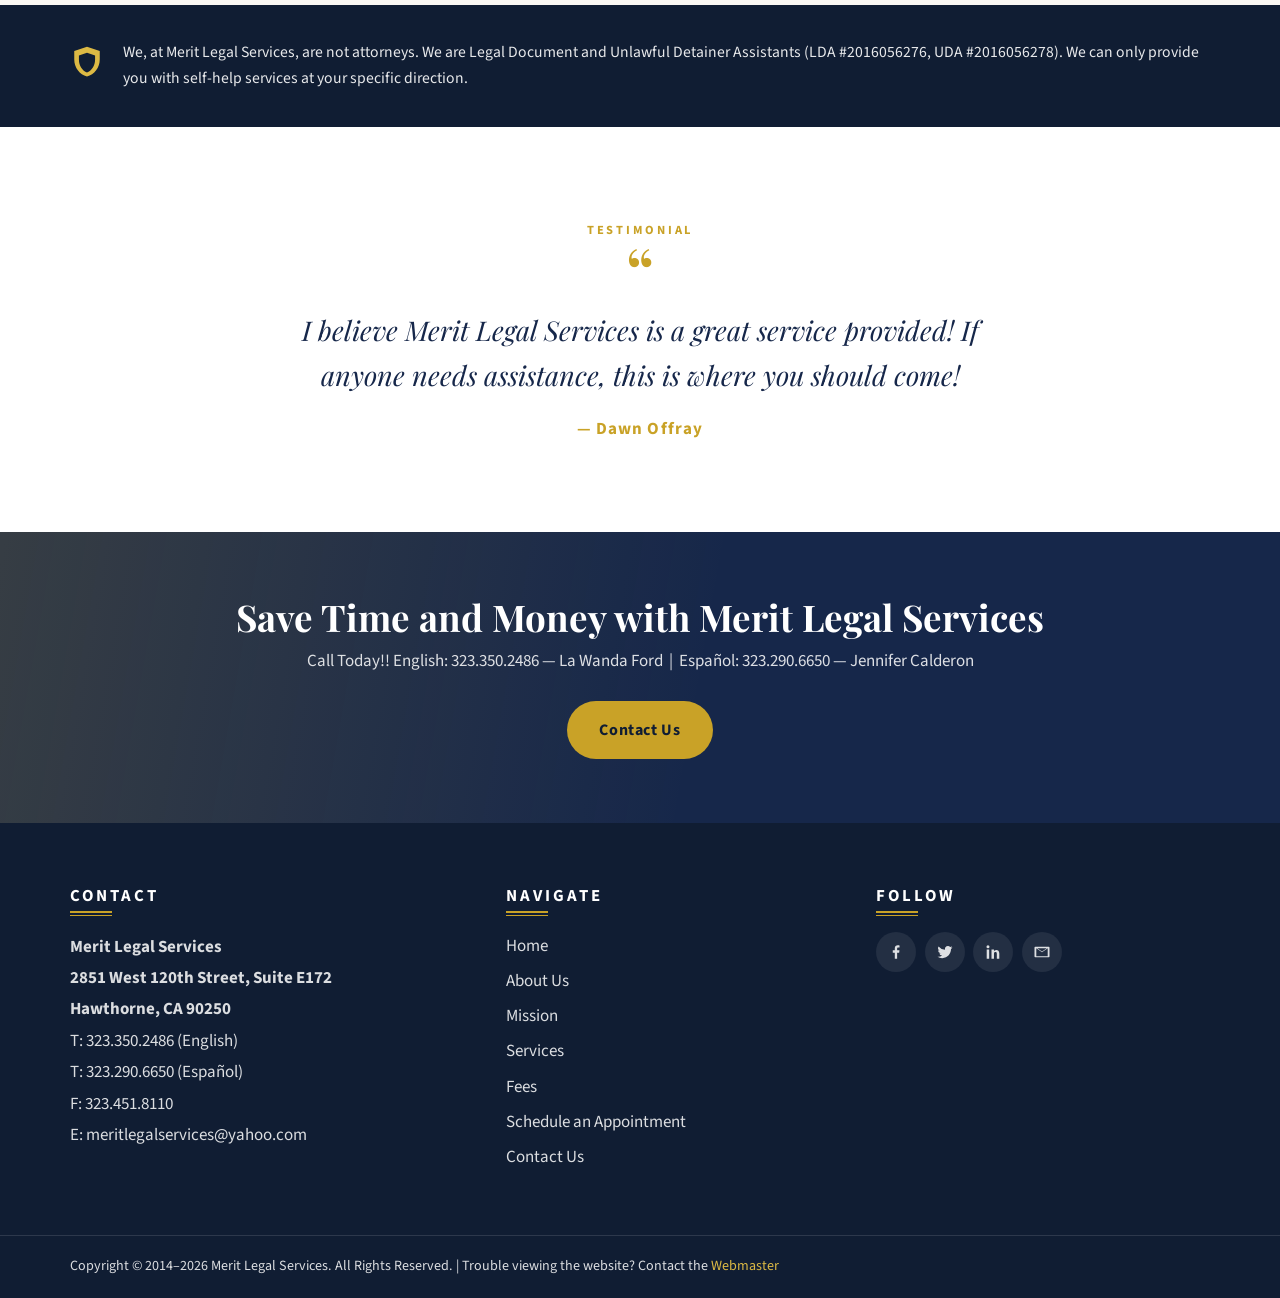
==== commit 1c1079e3: "Add files via upload" ====
--- a/index.html
+++ b/index.html
@@ -204,9 +204,7 @@
   <!-- ======= Footer ======= -->
   <footer class="site-footer">
     <div class="container footer-main">
-      <div class="footer-brand">
-        <img src="assets/images/logo.png" alt="Merit Legal Services logo" loading="lazy" width="98" height="100">
-        <h3>Contact</h3>
+      <div class="footer-brand">        <h3>Contact</h3>
         <address>
           <strong>Merit Legal Services<br>
           2851 West 120th Street, Suite E172<br>
--- a/css/style.css
+++ b/css/style.css
@@ -269,12 +269,6 @@
     var(--navy-800), url("https://raw.githubusercontent.com/mikevignery/meritlegalservices_v2/refs/heads/main/coverimage.avif");
   overflow: hidden;
 }*/
-.hero::before {
-  content: "";
-  position: absolute; inset: 0;
-  background-image: repeating-linear-gradient(90deg, rgba(255,255,255,.03) 0 1px, transparent 1px 120px);
-  pointer-events: none;
-}
 .hero-inner {
   padding: clamp(4rem, 9vw, 7.5rem) 0;
   text-align: center;
@@ -586,7 +580,6 @@
   border-top: 2px solid var(--gold-500);
   border-bottom: 1px solid var(--gold-500);
 }
-.footer-brand img { height: 56px; margin-bottom: 1rem; }
 .footer-main address { font-style: normal; line-height: 1.85; }
 .footer-main a { color: rgba(255,255,255,.85); }
 .footer-main a:hover { color: var(--gold-400); }
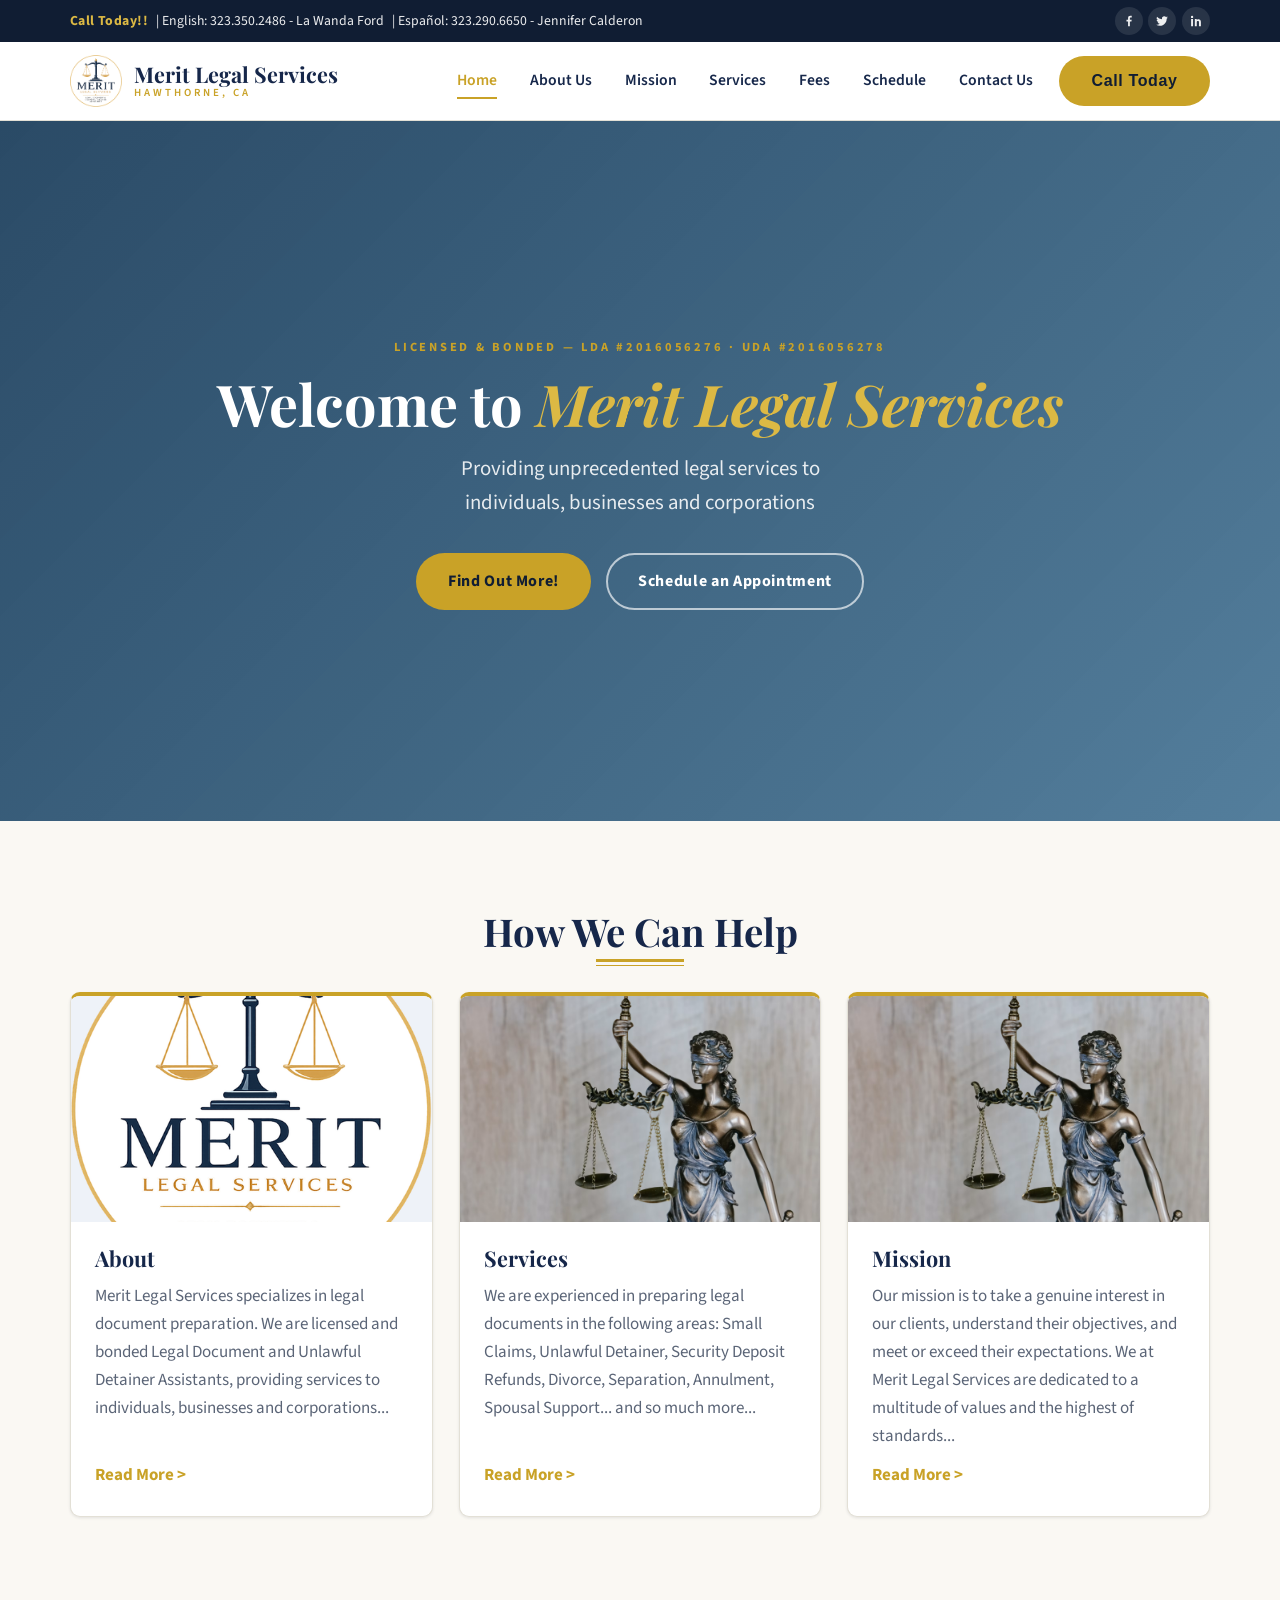
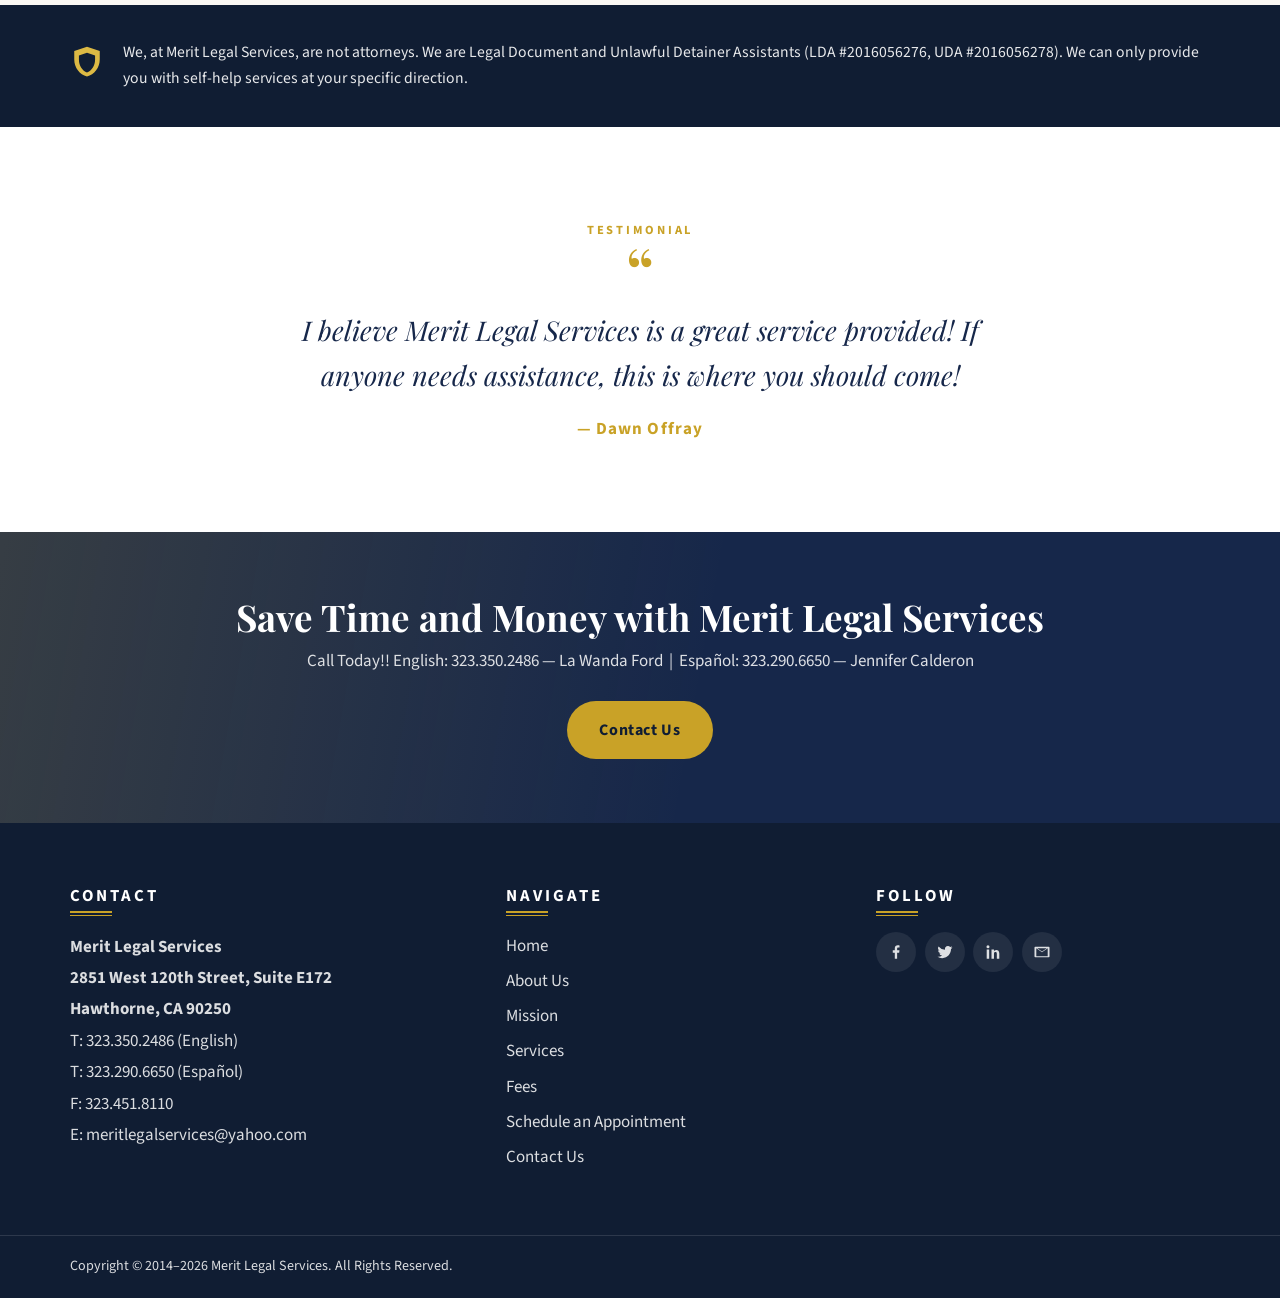
==== commit a08f578b: "Add files via upload" ====
--- a/index.html
+++ b/index.html
@@ -247,8 +247,7 @@
     </div>
     <div class="footer-bottom">
       <div class="container">
-        <p>Copyright &copy; 2014&ndash;<span data-current-year>2026</span> Merit Legal Services. All Rights Reserved. |
-           Trouble viewing the website? Contact the <a href="mailto:meritlegalservices.webmaster@gmail.com">Webmaster</a></p>
+        <p>Copyright &copy; 2014&ndash;<span data-current-year>2026</span> Merit Legal Services. All Rights Reserved.</p>
       </div>
     </div>
   </footer>
